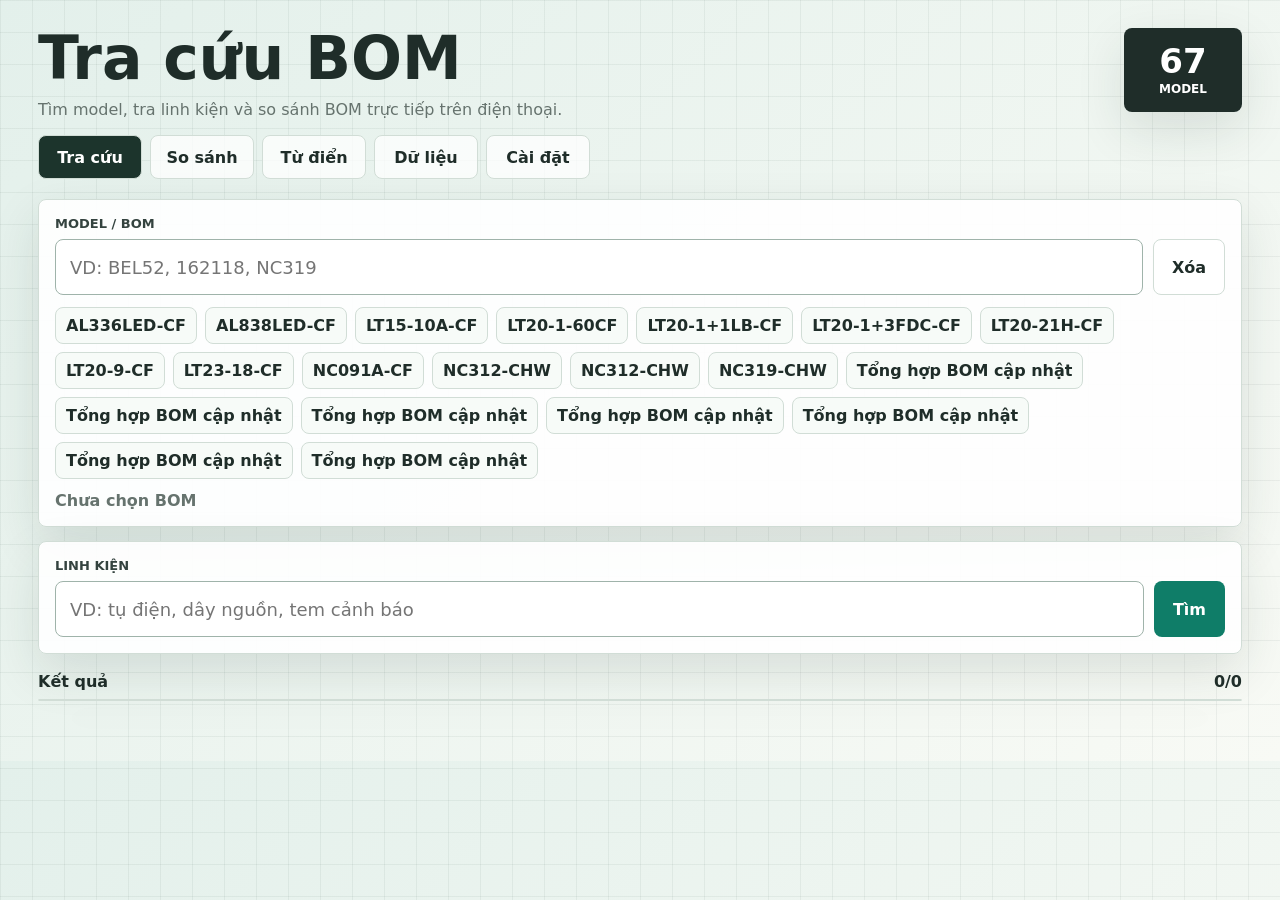
==== index.html @ 0b19bb0c "Add GitHub Pages static lookup" ====
<!doctype html>
<html lang="vi">
  <head>
    <meta charset="utf-8" />
    <meta name="viewport" content="width=device-width, initial-scale=1" />
    <title>Tra cứu BOM</title>
    <link rel="stylesheet" href="assets/online-styles.css" />
  </head>
  <body>
    <main class="page">
      <header class="hero">
        <div>
          <h1>Tra cứu BOM</h1>
          <p>Tìm model, tra linh kiện và so sánh BOM trực tiếp trên điện thoại.</p>
        </div>
        <div class="counter">
          <strong id="modelCount">0</strong>
          <span>MODEL</span>
        </div>
      </header>

      <nav class="tabs" aria-label="Chức năng">
        <button class="tab active" data-tab="search">Tra cứu</button>
        <button class="tab" data-tab="compare">So sánh</button>
        <button class="tab locked" data-tab="terms">Từ điển</button>
        <button class="tab locked" data-tab="data">Dữ liệu</button>
        <button class="tab locked" data-tab="settings">Cài đặt</button>
      </nav>

      <section id="search" class="panel active">
        <div class="card">
          <label for="modelInput">Model / BOM</label>
          <div class="input-row">
            <input id="modelInput" inputmode="search" placeholder="VD: BEL52, 162118, NC319" />
            <button id="clearModel" class="button secondary">Xóa</button>
          </div>
          <div id="modelSuggestions" class="chips"></div>
          <div id="selectedModel" class="selected">Chưa chọn BOM</div>
        </div>

        <div class="card">
          <label for="partInput">Linh kiện</label>
          <div class="input-row">
            <input id="partInput" inputmode="search" placeholder="VD: tụ điện, dây nguồn, tem cảnh báo" />
            <button id="searchBtn" class="button primary">Tìm</button>
          </div>
          <p id="termHint" class="hint"></p>
        </div>

        <div class="section-line">
          <strong>Kết quả</strong>
          <span id="resultCount">0/0</span>
        </div>
        <div id="results" class="table-wrap"></div>
      </section>

      <section id="compare" class="panel">
        <div class="card">
          <label for="compareModelInput">Chọn BOM so sánh</label>
          <input id="compareModelInput" inputmode="search" placeholder="Tìm model rồi bấm để thêm A/B" />
          <div id="compareSuggestions" class="chips"></div>
          <div id="compareSelected" class="selected-list"></div>
        </div>
        <div class="card">
          <label for="comparePartInput">Linh kiện</label>
          <div class="input-row">
            <input id="comparePartInput" inputmode="search" placeholder="VD: tụ điện, mô tơ, vòng đệm" />
            <button id="compareBtn" class="button primary">So sánh</button>
          </div>
        </div>
        <p id="compareCount" class="hint"></p>
        <div id="compareResults"></div>
      </section>

      <section id="terms" class="panel protected">
        <div class="card">
          <h2>Từ điển</h2>
          <p class="hint">Bản online dùng từ điển đã xuất theo source hiện tại.</p>
          <div id="termsList" class="term-list"></div>
        </div>
      </section>

      <section id="data" class="panel protected">
        <div class="card metrics">
          <div><span>Số model</span><strong id="dataModels">0</strong></div>
          <div><span>Số dòng</span><strong id="dataRows">0</strong></div>
          <div><span>Số từ điển</span><strong id="dataTerms">0</strong></div>
        </div>
      </section>

      <section id="settings" class="panel protected">
        <div class="card">
          <h2>Cài đặt</h2>
          <p class="hint">Bản online chạy bằng dữ liệu JSON đã xuất, không đọc trực tiếp folder BOM trên máy.</p>
        </div>
      </section>
    </main>

    <div id="loginModal" class="modal-backdrop" hidden>
      <form class="modal" id="loginForm">
        <h2>Đăng nhập</h2>
        <p>Mục này cần mật khẩu quản trị.</p>
        <label for="loginUser">Tài khoản</label>
        <input id="loginUser" autocomplete="username" value="duynk90" />
        <label for="loginPass">Mật khẩu</label>
        <input id="loginPass" type="password" autocomplete="current-password" />
        <div id="loginError" class="error"></div>
        <div class="modal-actions">
          <button type="button" id="loginCancel" class="button secondary">Hủy</button>
          <button class="button primary">Đăng nhập</button>
        </div>
      </form>
    </div>

    <script src="assets/online-app.js"></script>
  </body>
</html>
---- assets/online-styles.css ----
:root {
  --ink: #1f2d29;
  --muted: #66736e;
  --line: #d1ddd6;
  --paper: #eef5f1;
  --card: #ffffff;
  --head: #1c342c;
  --accent: #0f7d68;
  --accent-dark: #0b5f51;
  --warn: #fff2a8;
  --shadow: 0 18px 50px rgba(25, 52, 43, 0.12);
}

* {
  box-sizing: border-box;
}

body {
  margin: 0;
  color: var(--ink);
  font-family: "Segoe UI", "Noto Sans", system-ui, sans-serif;
  background:
    linear-gradient(90deg, rgba(28, 52, 44, 0.06) 1px, transparent 1px),
    linear-gradient(rgba(28, 52, 44, 0.06) 1px, transparent 1px),
    linear-gradient(135deg, #e3f0eb, #f8faf5);
  background-size: 32px 32px, 32px 32px, auto;
}

button,
input {
  font: inherit;
}

.page {
  width: min(1240px, 100%);
  margin: 0 auto;
  padding: 28px 18px 60px;
}

.hero {
  display: flex;
  justify-content: space-between;
  gap: 18px;
  align-items: flex-start;
  margin-bottom: 16px;
}

h1,
h2,
p {
  margin: 0;
}

h1 {
  font-size: clamp(36px, 8vw, 60px);
  line-height: 1;
}

h2 {
  font-size: 24px;
}

.hero p,
.hint {
  color: var(--muted);
}

.hero p {
  margin-top: 12px;
  font-size: 16px;
}

.counter {
  display: grid;
  place-items: center;
  min-width: 118px;
  padding: 16px;
  border-radius: 8px;
  background: #1f2d29;
  color: #fff;
  box-shadow: var(--shadow);
}

.counter strong {
  font-size: 34px;
  line-height: 1;
}

.counter span {
  margin-top: 4px;
  font-size: 12px;
  font-weight: 900;
}

.tabs {
  display: flex;
  gap: 8px;
  margin: 16px 0;
  overflow-x: auto;
  padding-bottom: 4px;
}

.tab {
  min-width: 104px;
  min-height: 44px;
  padding: 10px 12px;
  border: 1px solid var(--line);
  border-radius: 8px;
  background: rgba(255, 255, 255, 0.75);
  color: var(--ink);
  font-weight: 800;
  cursor: pointer;
}

.tab.active {
  background: var(--head);
  color: #fff;
}

.panel {
  display: none;
}

.panel.active {
  display: block;
}

.card {
  margin-bottom: 14px;
  padding: 16px;
  border: 1px solid var(--line);
  border-radius: 8px;
  background: rgba(255, 255, 255, 0.92);
  box-shadow: var(--shadow);
}

label {
  display: block;
  margin-bottom: 8px;
  color: #34433f;
  font-size: 13px;
  font-weight: 900;
  text-transform: uppercase;
}

.input-row {
  display: grid;
  grid-template-columns: 1fr auto;
  gap: 10px;
}

input {
  width: 100%;
  min-height: 56px;
  padding: 12px 14px;
  border: 1px solid #9fb3aa;
  border-radius: 8px;
  background: #fff;
  outline: none;
  font-size: 18px;
}

input:focus {
  border-color: var(--accent);
  box-shadow: 0 0 0 3px rgba(15, 125, 104, 0.14);
}

.button {
  min-height: 56px;
  padding: 0 18px;
  border: 1px solid transparent;
  border-radius: 8px;
  font-weight: 900;
  cursor: pointer;
}

.primary {
  background: var(--accent);
  color: #fff;
}

.secondary {
  border-color: var(--line);
  background: #fff;
  color: var(--ink);
}

.chips {
  display: flex;
  flex-wrap: wrap;
  gap: 8px;
  margin-top: 12px;
}

.chip {
  padding: 8px 10px;
  border: 1px solid var(--line);
  border-radius: 8px;
  background: #f7fbf8;
  color: var(--ink);
  font-weight: 700;
  cursor: pointer;
}

.selected,
.selected-list {
  margin-top: 12px;
  color: var(--muted);
  font-weight: 700;
}

.selected-pill {
  display: inline-flex;
  align-items: center;
  gap: 8px;
  margin: 6px 6px 0 0;
  padding: 8px 10px;
  border: 1px solid var(--line);
  border-radius: 8px;
  background: #fff;
  color: var(--ink);
}

.selected-pill b {
  display: grid;
  place-items: center;
  width: 24px;
  height: 24px;
  border-radius: 6px;
  background: var(--accent);
  color: #fff;
}

.selected-pill button {
  border: 0;
  background: transparent;
  cursor: pointer;
  font-weight: 900;
}

.section-line {
  display: flex;
  justify-content: space-between;
  margin: 18px 0 8px;
  font-weight: 900;
}

.table-wrap {
  overflow: auto;
  border: 1px solid var(--line);
  border-radius: 8px;
  background: #fff;
  box-shadow: var(--shadow);
}

table {
  width: 100%;
  min-width: 760px;
  border-collapse: collapse;
}

th,
td {
  padding: 10px 12px;
  border-bottom: 1px solid var(--line);
  border-right: 1px solid var(--line);
  text-align: left;
  vertical-align: middle;
  white-space: pre-wrap;
}

th {
  position: sticky;
  top: 0;
  background: #ecf1e7;
  z-index: 1;
  font-weight: 900;
}

.part-col {
  width: 180px;
  min-width: 180px;
  font-family: "Times New Roman", Times, serif;
}

.qty-col {
  width: 78px;
  min-width: 78px;
  text-align: right;
}

.match {
  background: var(--warn);
  font-weight: 900;
}

.compare-grid {
  display: grid;
  grid-template-columns: repeat(2, minmax(0, 1fr));
  gap: 16px;
}

.compare-card {
  min-width: 0;
}

.compare-head {
  display: flex;
  align-items: center;
  gap: 10px;
  margin-bottom: 8px;
  font-weight: 900;
}

.badge {
  display: grid;
  place-items: center;
  width: 34px;
  height: 34px;
  border-radius: 8px;
  background: var(--head);
  color: #fff;
}

.term-list {
  display: grid;
  gap: 8px;
  max-height: 70vh;
  overflow: auto;
}

.term-row {
  display: grid;
  grid-template-columns: minmax(120px, 220px) 1fr;
  gap: 10px;
  padding: 10px;
  border: 1px solid var(--line);
  border-radius: 8px;
  background: #fff;
}

.metrics {
  display: grid;
  grid-template-columns: repeat(3, 1fr);
  gap: 12px;
}

.metrics div {
  padding: 14px;
  border: 1px solid var(--line);
  border-radius: 8px;
  background: #fff;
}

.metrics span {
  color: var(--muted);
}

.metrics strong {
  display: block;
  margin-top: 6px;
  font-size: 30px;
}

.modal-backdrop {
  position: fixed;
  inset: 0;
  display: grid;
  place-items: center;
  padding: 18px;
  background: rgba(31, 45, 41, 0.42);
  z-index: 20;
}

.modal-backdrop[hidden] {
  display: none;
}

.modal {
  display: grid;
  gap: 10px;
  width: min(420px, 100%);
  padding: 18px;
  border-radius: 8px;
  background: #fff;
  box-shadow: var(--shadow);
}

.modal-actions {
  display: flex;
  justify-content: flex-end;
  gap: 8px;
}

.error {
  min-height: 20px;
  color: #b42318;
  font-weight: 800;
}

@media (max-width: 760px) {
  .page {
    padding: 16px 10px 40px;
  }

  .hero {
    align-items: stretch;
    flex-direction: column;
  }

  .counter {
    align-self: flex-start;
    min-width: 96px;
  }

  .tab {
    min-width: 92px;
    font-size: 13px;
  }

  .card {
    padding: 12px;
  }

  .input-row {
    grid-template-columns: 1fr;
  }

  .button,
  input {
    min-height: 50px;
  }

  input {
    font-size: 16px;
  }

  table {
    min-width: 620px;
    font-size: 13px;
  }

  th,
  td {
    padding: 9px 8px;
  }

  .part-col {
    width: 140px;
    min-width: 140px;
  }

  .compare-grid,
  .metrics,
  .term-row {
    grid-template-columns: 1fr;
  }
}
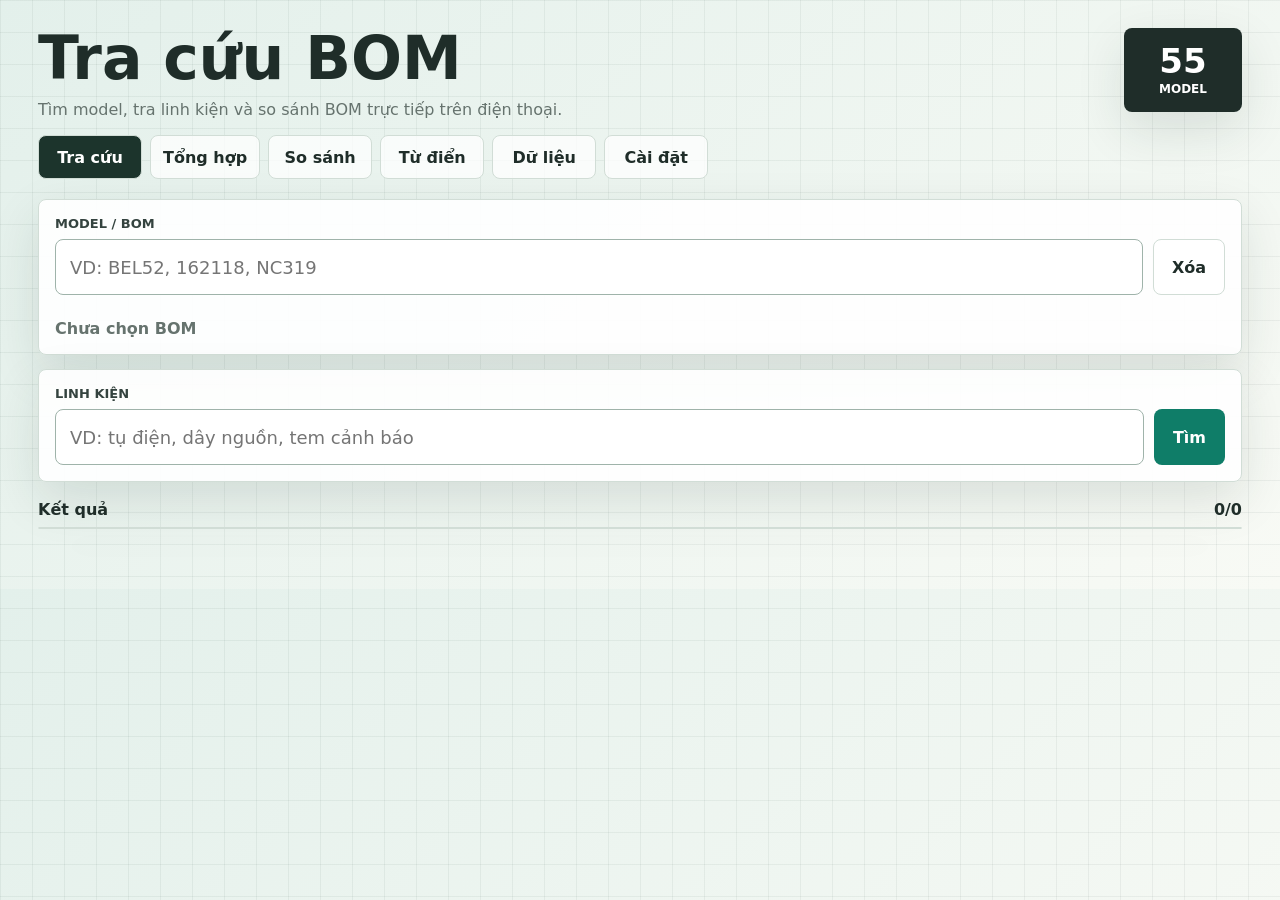
==== commit 6efde1ba: "Add summary lookup tab" ====
--- a/index.html
+++ b/index.html
@@ -21,6 +21,7 @@
 
       <nav class="tabs" aria-label="Chức năng">
         <button class="tab active" data-tab="search">Tra cứu</button>
+        <button class="tab" data-tab="summary">Tổng hợp</button>
         <button class="tab" data-tab="compare">So sánh</button>
         <button class="tab locked" data-tab="terms">Từ điển</button>
         <button class="tab locked" data-tab="data">Dữ liệu</button>
@@ -52,6 +53,41 @@
           <span id="resultCount">0/0</span>
         </div>
         <div id="results" class="table-wrap"></div>
+      </section>
+
+      <section id="summary" class="panel">
+        <div class="card">
+          <label for="summaryInput">Model khách hàng / Model</label>
+          <div class="input-row">
+            <input id="summaryInput" inputmode="search" placeholder="VD: BEL52, 162118, F753L" />
+            <button id="summaryClear" class="button secondary">Xóa</button>
+          </div>
+          <p id="summaryHint" class="hint"></p>
+          <div id="summarySuggestions" class="chips"></div>
+        </div>
+
+        <section class="summary-result" id="summaryResult" hidden>
+          <div class="summary-result-head">
+            <div>
+              <h2 id="summaryCustomer"></h2>
+              <p id="summaryModel"></p>
+            </div>
+            <div id="summaryStt" class="summary-stt"></div>
+          </div>
+          <div class="summary-details">
+            <div><span>Tụ điện</span><strong id="summaryCapacitor"></strong></div>
+            <div><span>Mô tơ</span><strong id="summaryMotor"></strong></div>
+            <div><span>Tem mô tơ</span><strong id="summaryMotorLabel"></strong></div>
+            <div><span>Dây nguồn</span><strong id="summaryPowerCord"></strong></div>
+            <div><span>Tem dây nguồn</span><strong id="summaryPowerCordLabel"></strong></div>
+          </div>
+        </section>
+
+        <div class="section-line">
+          <strong>Danh sách model</strong>
+          <span id="summaryCount">0/0</span>
+        </div>
+        <div id="summaryTable" class="table-wrap"></div>
       </section>
 
       <section id="compare" class="panel">
--- a/assets/online-styles.css
+++ b/assets/online-styles.css
@@ -294,6 +294,91 @@
   font-weight: 900;
 }
 
+.summary-result {
+  margin-bottom: 14px;
+  padding: 16px;
+  border: 1px solid var(--line);
+  border-left: 8px solid var(--accent);
+  border-radius: 8px;
+  background: rgba(255, 255, 255, 0.94);
+  box-shadow: var(--shadow);
+}
+
+.summary-result[hidden] {
+  display: none;
+}
+
+.summary-result-head {
+  display: flex;
+  justify-content: space-between;
+  gap: 14px;
+  padding-bottom: 14px;
+  border-bottom: 1px solid var(--line);
+}
+
+.summary-result h2 {
+  color: var(--accent);
+  font-size: clamp(28px, 5vw, 44px);
+}
+
+.summary-result p {
+  margin-top: 6px;
+  color: var(--muted);
+  font-weight: 800;
+  overflow-wrap: anywhere;
+}
+
+.summary-stt {
+  align-self: flex-start;
+  min-width: 70px;
+  padding: 10px;
+  border-radius: 8px;
+  background: #deeee8;
+  color: var(--accent-dark);
+  font-weight: 900;
+  text-align: center;
+}
+
+.summary-details {
+  display: grid;
+  grid-template-columns: repeat(5, minmax(140px, 1fr));
+  gap: 10px;
+  margin-top: 14px;
+}
+
+.summary-details div {
+  min-height: 96px;
+  padding: 12px;
+  border: 1px solid var(--line);
+  border-radius: 8px;
+  background: linear-gradient(180deg, #fff, #f7fbf8);
+}
+
+.summary-details span {
+  display: block;
+  margin-bottom: 8px;
+  color: var(--muted);
+  font-size: 12px;
+  font-weight: 900;
+  text-transform: uppercase;
+}
+
+.summary-details strong {
+  overflow-wrap: anywhere;
+}
+
+.summary-table {
+  min-width: 1080px;
+}
+
+.summary-table tbody tr {
+  cursor: pointer;
+}
+
+.summary-table tbody tr:hover {
+  background: #eef8f4;
+}
+
 .compare-grid {
   display: grid;
   grid-template-columns: repeat(2, minmax(0, 1fr));
@@ -450,6 +535,16 @@
     min-width: 140px;
   }
 
+  .summary-result-head {
+    display: block;
+  }
+
+  .summary-stt {
+    display: inline-block;
+    margin-top: 10px;
+  }
+
+  .summary-details,
   .compare-grid,
   .metrics,
   .term-row {
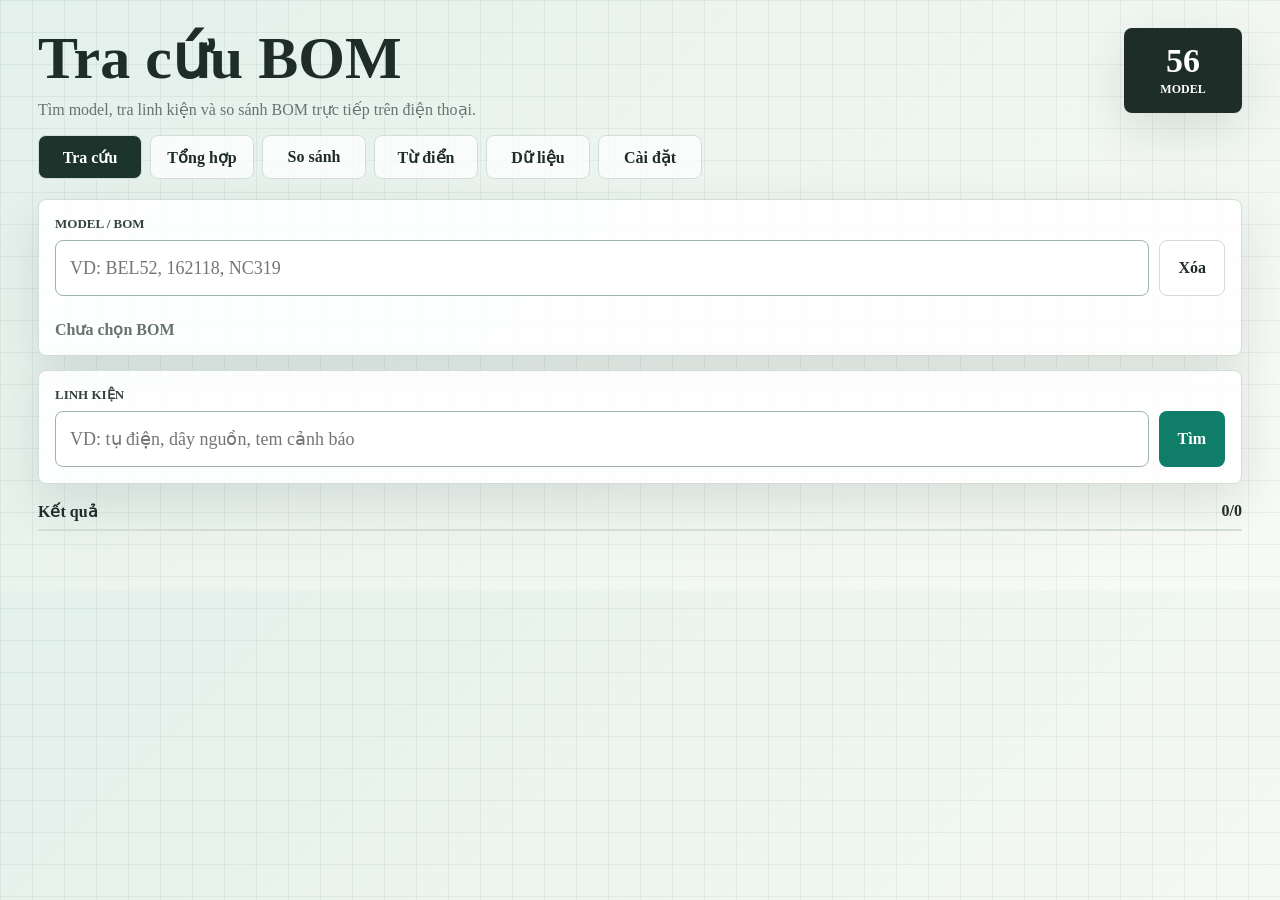
==== commit fb8db212: "Bust cached online data files" ====
--- a/index.html
+++ b/index.html
@@ -148,6 +148,6 @@
       </form>
     </div>
 
-    <script src="assets/online-app.js"></script>
+    <script src="assets/online-app.js?v=20260825-s112-summary"></script>
   </body>
 </html>
--- a/assets/online-styles.css
+++ b/assets/online-styles.css
@@ -18,7 +18,7 @@
 body {
   margin: 0;
   color: var(--ink);
-  font-family: "Segoe UI", "Noto Sans", system-ui, sans-serif;
+  font-family: "Times New Roman", Times, serif;
   background:
     linear-gradient(90deg, rgba(28, 52, 44, 0.06) 1px, transparent 1px),
     linear-gradient(rgba(28, 52, 44, 0.06) 1px, transparent 1px),
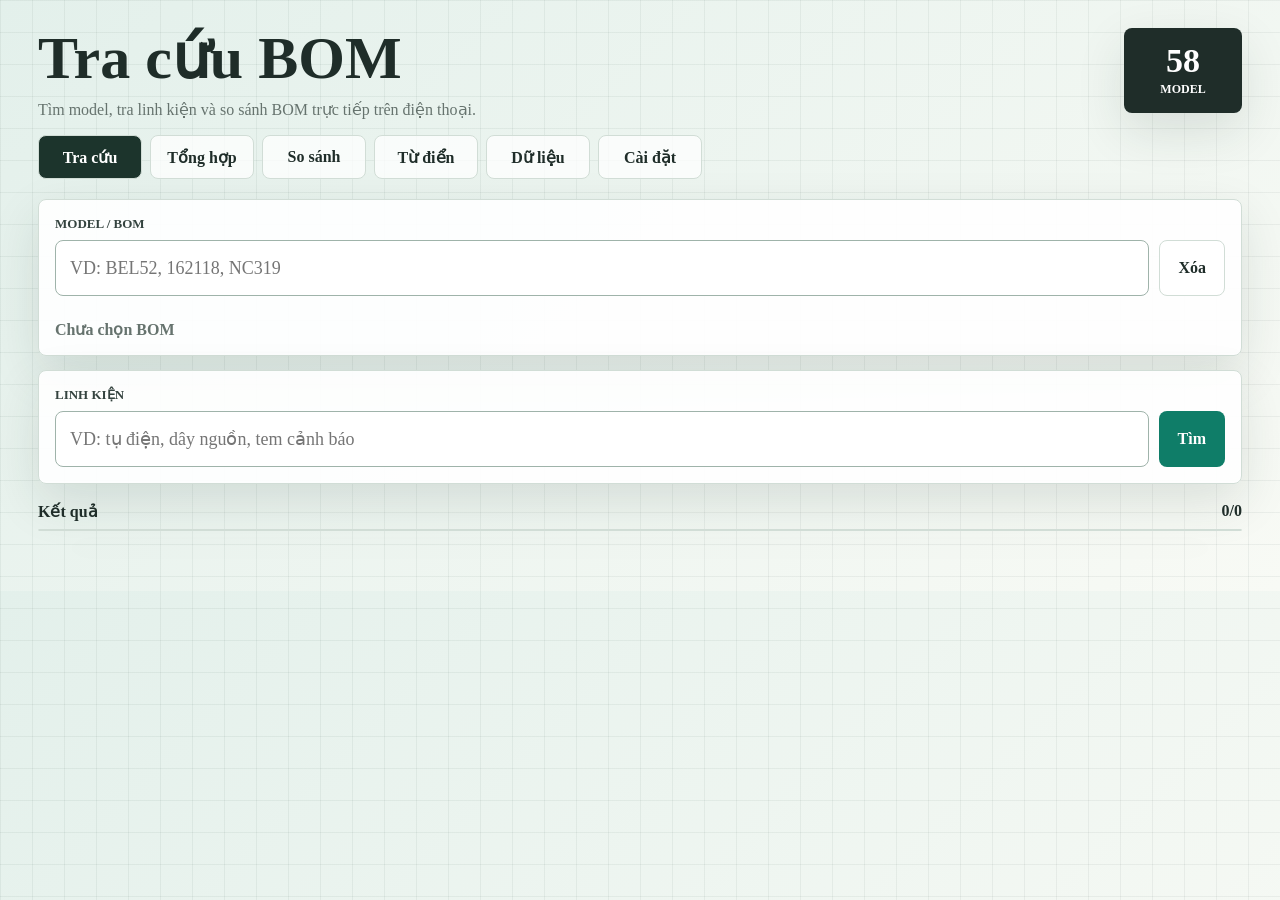
==== commit 4000145d: "Refresh summaries from current BOM and document Pages deployment" ====
--- a/index.html
+++ b/index.html
@@ -148,6 +148,6 @@
       </form>
     </div>
 
-    <script src="assets/online-app.js?v=20260825-s112-summary"></script>
+    <script src="assets/online-app.js?v=20260923-summary-fix"></script>
   </body>
 </html>
